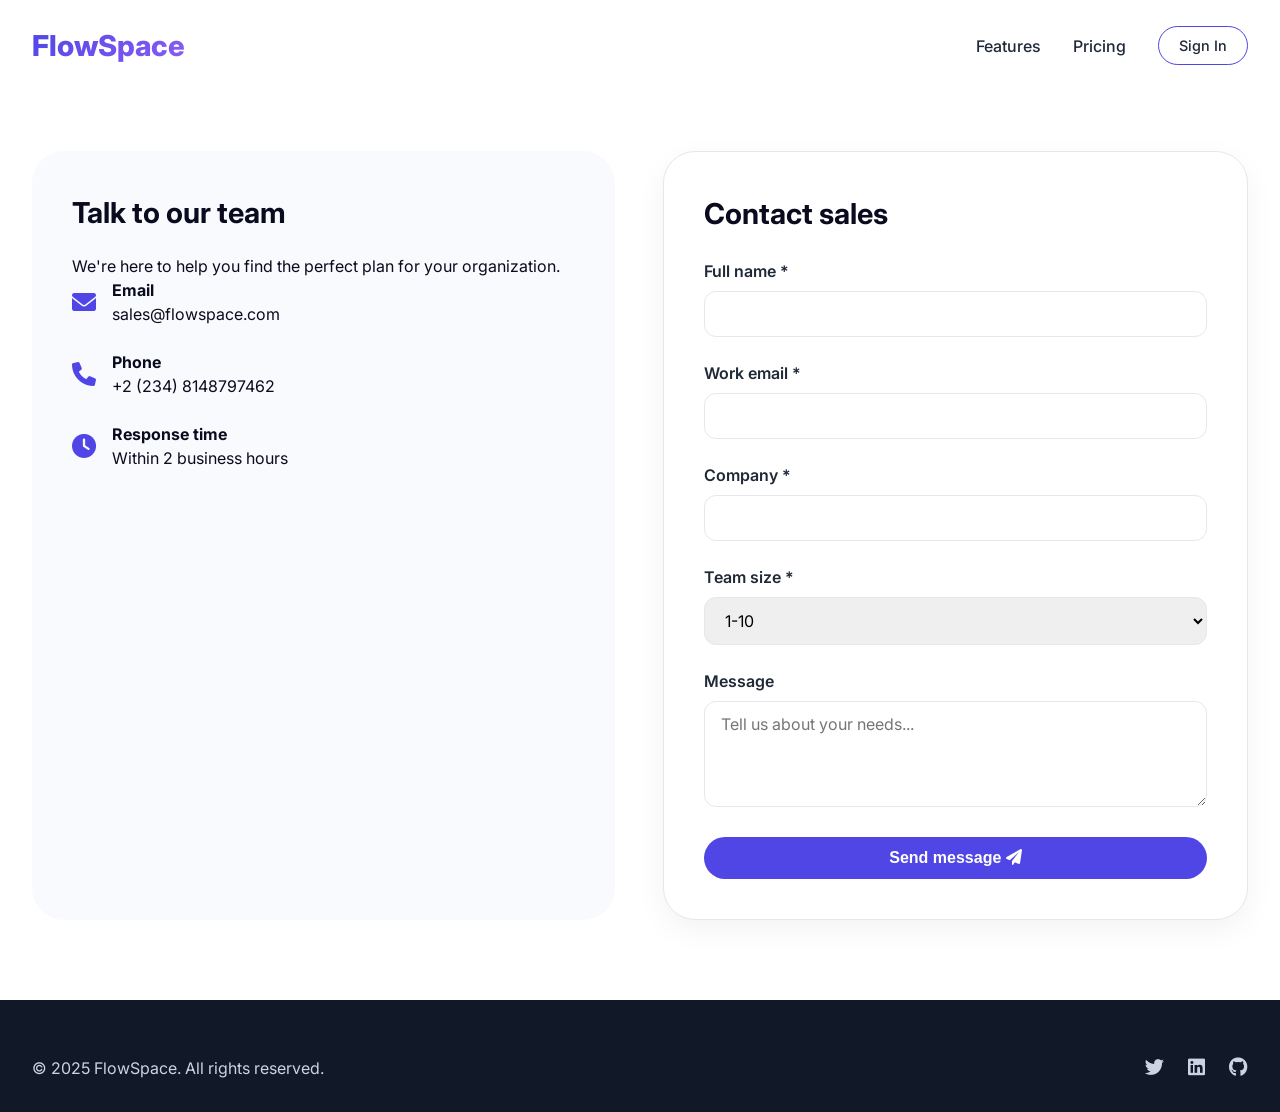
==== contact.html @ 20a4459c "Add files via upload" ====
<!DOCTYPE html>
<html lang="en">
<head>
  <meta charset="UTF-8">
  <meta name="viewport" content="width=device-width, initial-scale=1.0">
  <title>FlowSpace | Contact Sales</title>
  <link href="https://fonts.googleapis.com/css2?family=Inter:opsz,wght@14..32,300;400;500;600;700;800&display=swap" rel="stylesheet">
  <link rel="stylesheet" href="https://cdnjs.cloudflare.com/ajax/libs/font-awesome/6.0.0-beta3/css/all.min.css">
  <link rel="stylesheet" href="style.css">
  <style>
    .contact-wrapper {
      display: flex;
      gap: 48px;
      margin: 60px 0;
      flex-wrap: wrap;
    }
    .contact-info {
      flex: 1;
      background: #F9FAFE;
      border-radius: 32px;
      padding: 40px;
    }
    .contact-form {
      flex: 1;
      background: white;
      border-radius: 32px;
      padding: 40px;
      box-shadow: 0 10px 30px rgba(0,0,0,0.05);
      border: 1px solid #E5E7EB;
    }
    .contact-info h2 {
      font-size: 1.8rem;
      margin-bottom: 20px;
      color: #0A0B1E;
    }
    .info-item {
      display: flex;
      align-items: center;
      gap: 16px;
      margin-bottom: 24px;
    }
    .info-item i {
      font-size: 1.5rem;
      color: #4F46E5;
    }
    .form-group {
      margin-bottom: 24px;
    }
    .form-group label {
      display: block;
      font-weight: 600;
      margin-bottom: 8px;
      color: #1F2937;
    }
    .form-group input,
    .form-group select,
    .form-group textarea {
      width: 100%;
      padding: 12px 16px;
      border: 1px solid #E5E7EB;
      border-radius: 12px;
      font-family: inherit;
      font-size: 1rem;
    }
    .form-group input:focus,
    .form-group select:focus,
    .form-group textarea:focus {
      outline: none;
      border-color: #4F46E5;
    }
    .contact-form h2 {
      font-size: 1.8rem;
      margin-bottom: 24px;
      color: #0A0B1E;
    }
    .success-message {
      background: #D1FAE5;
      color: #065F46;
      padding: 12px;
      border-radius: 12px;
      margin-bottom: 20px;
      display: none;
      text-align: center;
    }
    @media (max-width: 768px) {
      .contact-wrapper { flex-direction: column; }
      .contact-info, .contact-form { padding: 32px 24px; }
    }
  </style>
</head>
<body>

<div class="container">
  <nav class="navbar">
    <a href="index.html" class="logo">FlowSpace</a>
    <div class="nav-links">
      <a href="features.html">Features</a>
      <a href="pricing.html">Pricing</a>
      <a href="login.html" class="btn-outline btn-small">Sign In</a>
    </div>
  </nav>
</div>

<main>
  <div class="container">
    <div class="contact-wrapper">
      <div class="contact-info">
        <h2>Talk to our team</h2>
        <p>We're here to help you find the perfect plan for your organization.</p>
        
        <div class="info-item">
          <i class="fas fa-envelope"></i>
          <div><h4>Email</h4><p>sales@flowspace.com</p></div>
        </div>
        <div class="info-item">
          <i class="fas fa-phone"></i>
          <div><h4>Phone</h4><p>+2 (234) 8148797462</p></div>
        </div>
        <div class="info-item">
          <i class="fas fa-clock"></i>
          <div><h4>Response time</h4><p>Within 2 business hours</p></div>
        </div>
      </div>

      <div class="contact-form">
        <h2>Contact sales</h2>
        <div id="successMessage" class="success-message">
          <i class="fas fa-check-circle"></i> Thank you! A sales representative will contact you shortly.
        </div>
        <form id="contactForm">
          <div class="form-group">
            <label>Full name *</label>
            <input type="text" id="fullName" required>
          </div>
          <div class="form-group">
            <label>Work email *</label>
            <input type="email" id="email" required>
          </div>
          <div class="form-group">
            <label>Company *</label>
            <input type="text" id="company" required>
          </div>
          <div class="form-group">
            <label>Team size *</label>
            <select id="teamSize" required>
              <option>1-10</option>
              <option>11-50</option>
              <option>51-200</option>
              <option>201-500</option>
              <option>500+</option>
            </select>
          </div>
          <div class="form-group">
            <label>Message</label>
            <textarea id="message" rows="4" placeholder="Tell us about your needs..."></textarea>
          </div>
          <button type="submit" class="btn-primary" style="width: 100%;">Send message <i class="fas fa-paper-plane"></i></button>
        </form>
      </div>
    </div>
  </div>
</main>

<footer>
  <div class="container">
    <div class="footer-content">
      <div>© 2025 FlowSpace. All rights reserved.</div>
      <div class="social-icons">
        <i class="fab fa-twitter"></i>
        <i class="fab fa-linkedin"></i>
        <i class="fab fa-github"></i>
      </div>
    </div>
  </div>
</footer>

<script>
  document.getElementById('contactForm').addEventListener('submit', function(e) {
    e.preventDefault();
    const fullName = document.getElementById('fullName').value;
    const successDiv = document.getElementById('successMessage');
    successDiv.style.display = 'block';
    alert(`Thank you ${fullName}! Our sales team will contact you within 24 hours.`);
    setTimeout(() => {
      successDiv.style.display = 'none';
      this.reset();
    }, 3000);
  });
</script>
</body>
</html>
---- style.css ----
* {
  margin: 0;
  padding: 0;
  box-sizing: border-box;
}

body {
  font-family: 'Inter', sans-serif;
  background: #ffffff;
  color: #0A0B1E;
  line-height: 1.5;
}

.container {
  max-width: 1280px;
  margin: 0 auto;
  padding: 0 32px;
}

/* Buttons */
.btn-primary {
  display: inline-block;
  background: #4F46E5;
  color: white;
  font-weight: 600;
  padding: 12px 28px;
  border-radius: 40px;
  text-decoration: none;
  transition: all 0.25s ease;
  border: none;
  cursor: pointer;
  font-size: 1rem;
}

.btn-primary:hover {
  background: #4338CA;
  transform: translateY(-3px);
  box-shadow: 0 10px 20px -5px rgba(79, 70, 229, 0.3);
}

.btn-outline {
  display: inline-block;
  background: transparent;
  border: 1.5px solid #4F46E5;
  color: #4F46E5;
  font-weight: 600;
  padding: 12px 28px;
  border-radius: 40px;
  text-decoration: none;
  transition: all 0.2s ease;
  cursor: pointer;
  font-size: 1rem;
}

.btn-outline:hover {
  background: #4F46E5;
  color: white;
  transform: translateY(-2px);
}

.btn-small {
  padding: 8px 20px;
  font-size: 0.9rem;
}

/* Navbar */
.navbar {
  display: flex;
  justify-content: space-between;
  align-items: center;
  padding: 24px 0;
  flex-wrap: wrap;
}

.logo {
  font-size: 1.8rem;
  font-weight: 800;
  background: linear-gradient(135deg, #4F46E5, #8B5CF6);
  -webkit-background-clip: text;
  background-clip: text;
  color: transparent;
  text-decoration: none;
}

.nav-links {
  display: flex;
  gap: 32px;
  align-items: center;
  flex-wrap: wrap;
}

.nav-links a {
  text-decoration: none;
  color: #1F2937;
  font-weight: 500;
  transition: color 0.2s;
}

.nav-links a:hover {
  color: #4F46E5;
}

/* Hero Section */
.hero {
  display: grid;
  grid-template-columns: 1fr 1fr;
  gap: 48px;
  align-items: center;
  padding: 60px 0 80px;
}

.hero h1 {
  font-size: 3.5rem;
  font-weight: 800;
  line-height: 1.2;
  letter-spacing: -0.02em;
  margin-bottom: 24px;
}

.hero h1 span {
  background: linear-gradient(135deg, #4F46E5, #8B5CF6);
  -webkit-background-clip: text;
  background-clip: text;
  color: transparent;
}

.hero p {
  font-size: 1.2rem;
  color: #4B5563;
  margin-bottom: 32px;
}

.hero-buttons {
  display: flex;
  gap: 16px;
  flex-wrap: wrap;
}

.hero-image {
  background: linear-gradient(145deg, #EEF2FF, #E0E7FF);
  border-radius: 32px;
  height: 340px;
  display: flex;
  align-items: center;
  justify-content: center;
  font-size: 5rem;
  color: #4F46E5;
  box-shadow: 0 20px 35px -12px rgba(0, 0, 0, 0.1);
}

/* Section Title */
.section-title {
  text-align: center;
  font-size: 2.2rem;
  font-weight: 700;
  margin-bottom: 48px;
}

/* Features */
.features-grid {
  display: grid;
  grid-template-columns: repeat(auto-fit, minmax(280px, 1fr));
  gap: 40px;
  margin: 60px 0;
}

.feature-card {
  background: #F9FAFE;
  border-radius: 28px;
  padding: 32px 24px;
  transition: all 0.3s ease;
  text-align: center;
}

.feature-card:hover {
  transform: translateY(-8px);
  box-shadow: 0 20px 30px -12px rgba(0, 0, 0, 0.08);
}

.feature-icon {
  font-size: 2.8rem;
  color: #4F46E5;
  margin-bottom: 20px;
}

.feature-card h3 {
  font-size: 1.5rem;
  margin-bottom: 12px;
}

.feature-card p {
  color: #4B5563;
}

/* Testimonials */
.testimonials {
  background: #F8F9FF;
  border-radius: 48px;
  padding: 60px 0;
  margin: 60px 0;
}

.testimonial-grid {
  display: grid;
  grid-template-columns: repeat(auto-fit, minmax(280px, 1fr));
  gap: 32px;
}

.testimonial {
  background: white;
  padding: 28px;
  border-radius: 24px;
  box-shadow: 0 8px 20px rgba(0, 0, 0, 0.02);
  transition: transform 0.2s;
}

.testimonial:hover {
  transform: translateY(-4px);
}

.stars i {
  color: #F59E0B;
  margin-right: 2px;
}

.testimonial p {
  margin: 16px 0;
  font-style: italic;
  color: #374151;
}

.testimonial h4 {
  color: #4F46E5;
}

/* Pricing */
.pricing-grid {
  display: grid;
  grid-template-columns: repeat(auto-fit, minmax(280px, 1fr));
  gap: 32px;
  margin: 50px 0;
}

.price-card {
  background: white;
  border-radius: 32px;
  padding: 32px;
  border: 1px solid #EDF2F7;
  transition: all 0.25s ease;
  text-align: center;
  position: relative;
}

.price-card:hover {
  border-color: #4F46E5;
  box-shadow: 0 12px 24px -10px rgba(79, 70, 229, 0.15);
  transform: translateY(-4px);
}

.price-card.popular {
  border: 2px solid #4F46E5;
  background: linear-gradient(to bottom, #ffffff, #F8F9FF);
}

.popular-badge {
  position: absolute;
  top: -12px;
  left: 50%;
  transform: translateX(-50%);
  background: #4F46E5;
  color: white;
  padding: 4px 16px;
  border-radius: 40px;
  font-size: 0.75rem;
  font-weight: 600;
}

.price {
  font-size: 2.5rem;
  font-weight: 800;
  margin: 20px 0;
}

.price span {
  font-size: 1rem;
  font-weight: 400;
}

.price-card p {
  color: #6B7280;
  margin-bottom: 24px;
}

.price-card .btn-outline,
.price-card .btn-primary {
  margin-top: 8px;
}

/* Footer */
footer {
  background: #111827;
  color: #CBD5E1;
  padding: 56px 0 32px;
  margin-top: 80px;
}

.footer-content {
  display: flex;
  justify-content: space-between;
  flex-wrap: wrap;
  gap: 32px;
}

.social-icons i {
  margin-left: 20px;
  font-size: 1.2rem;
  cursor: pointer;
  transition: color 0.2s;
}

.social-icons i:hover {
  color: #4F46E5;
}

/* Responsive */
@media (max-width: 768px) {
  .container {
    padding: 0 24px;
  }

  .hero {
    grid-template-columns: 1fr;
    text-align: center;
    padding: 40px 0 50px;
  }

  .hero-buttons {
    justify-content: center;
  }

  .hero h1 {
    font-size: 2.5rem;
  }

  .nav-links {
    gap: 18px;
  }

  .section-title {
    font-size: 1.8rem;
  }

  .footer-content {
    flex-direction: column;
    text-align: center;
  }

  .social-icons i {
    margin: 0 10px;
  }
}
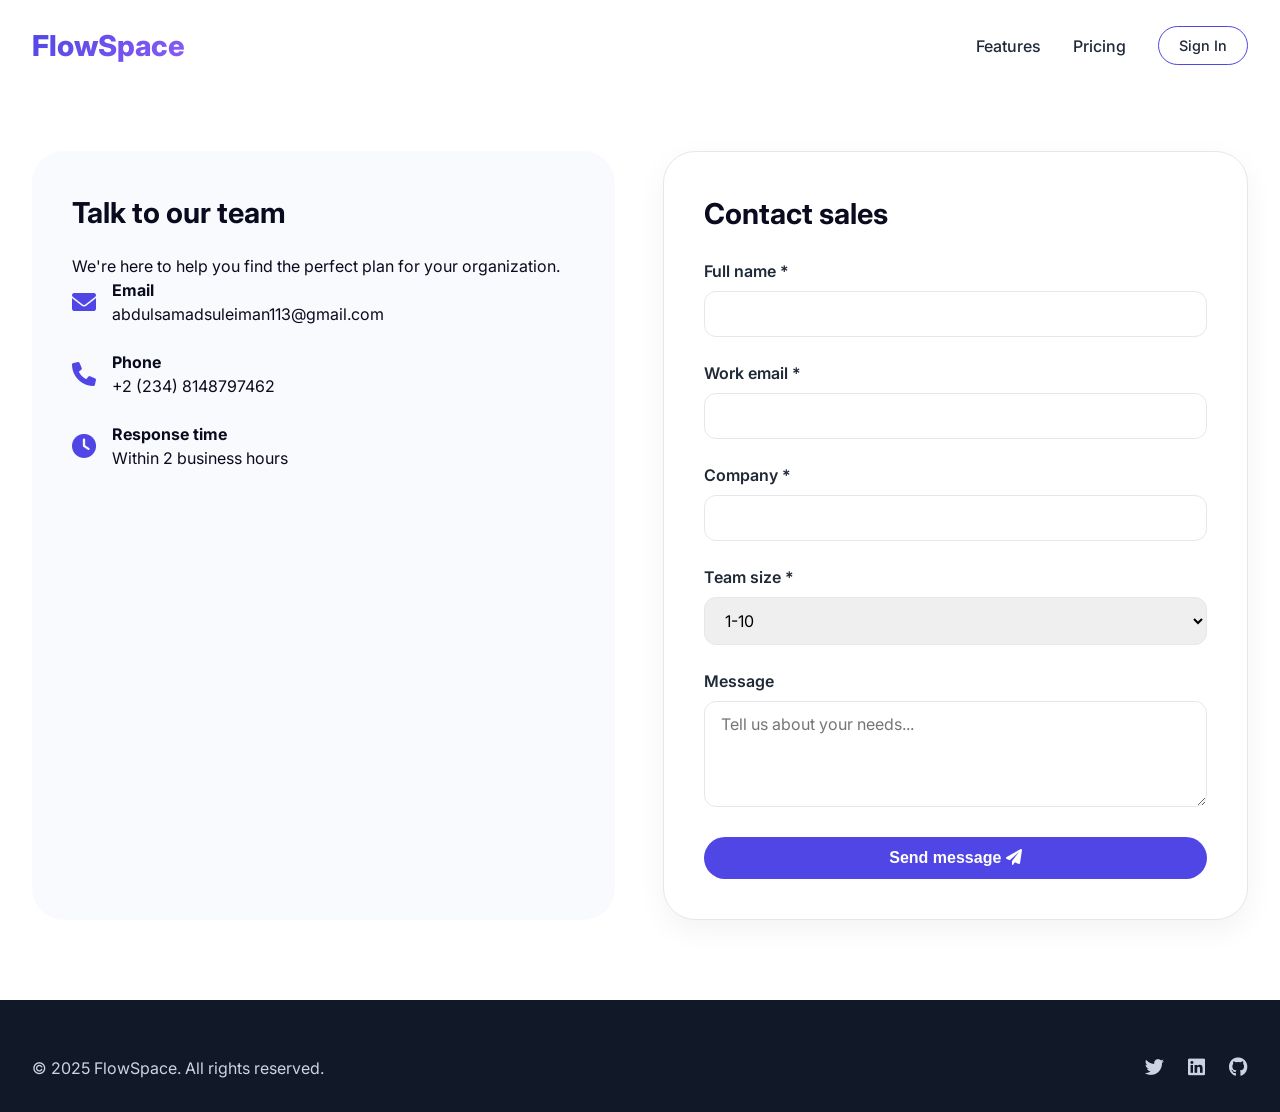
==== commit 0eddfc7b: "Update" ====
--- a/contact.html
+++ b/contact.html
@@ -110,7 +110,7 @@
         
         <div class="info-item">
           <i class="fas fa-envelope"></i>
-          <div><h4>Email</h4><p>sales@flowspace.com</p></div>
+          <div><h4>Email</h4><p>abdulsamadsuleiman113@gmail.com</p></div>
         </div>
         <div class="info-item">
           <i class="fas fa-phone"></i>
@@ -188,4 +188,4 @@
   });
 </script>
 </body>
-</html>+</html>
